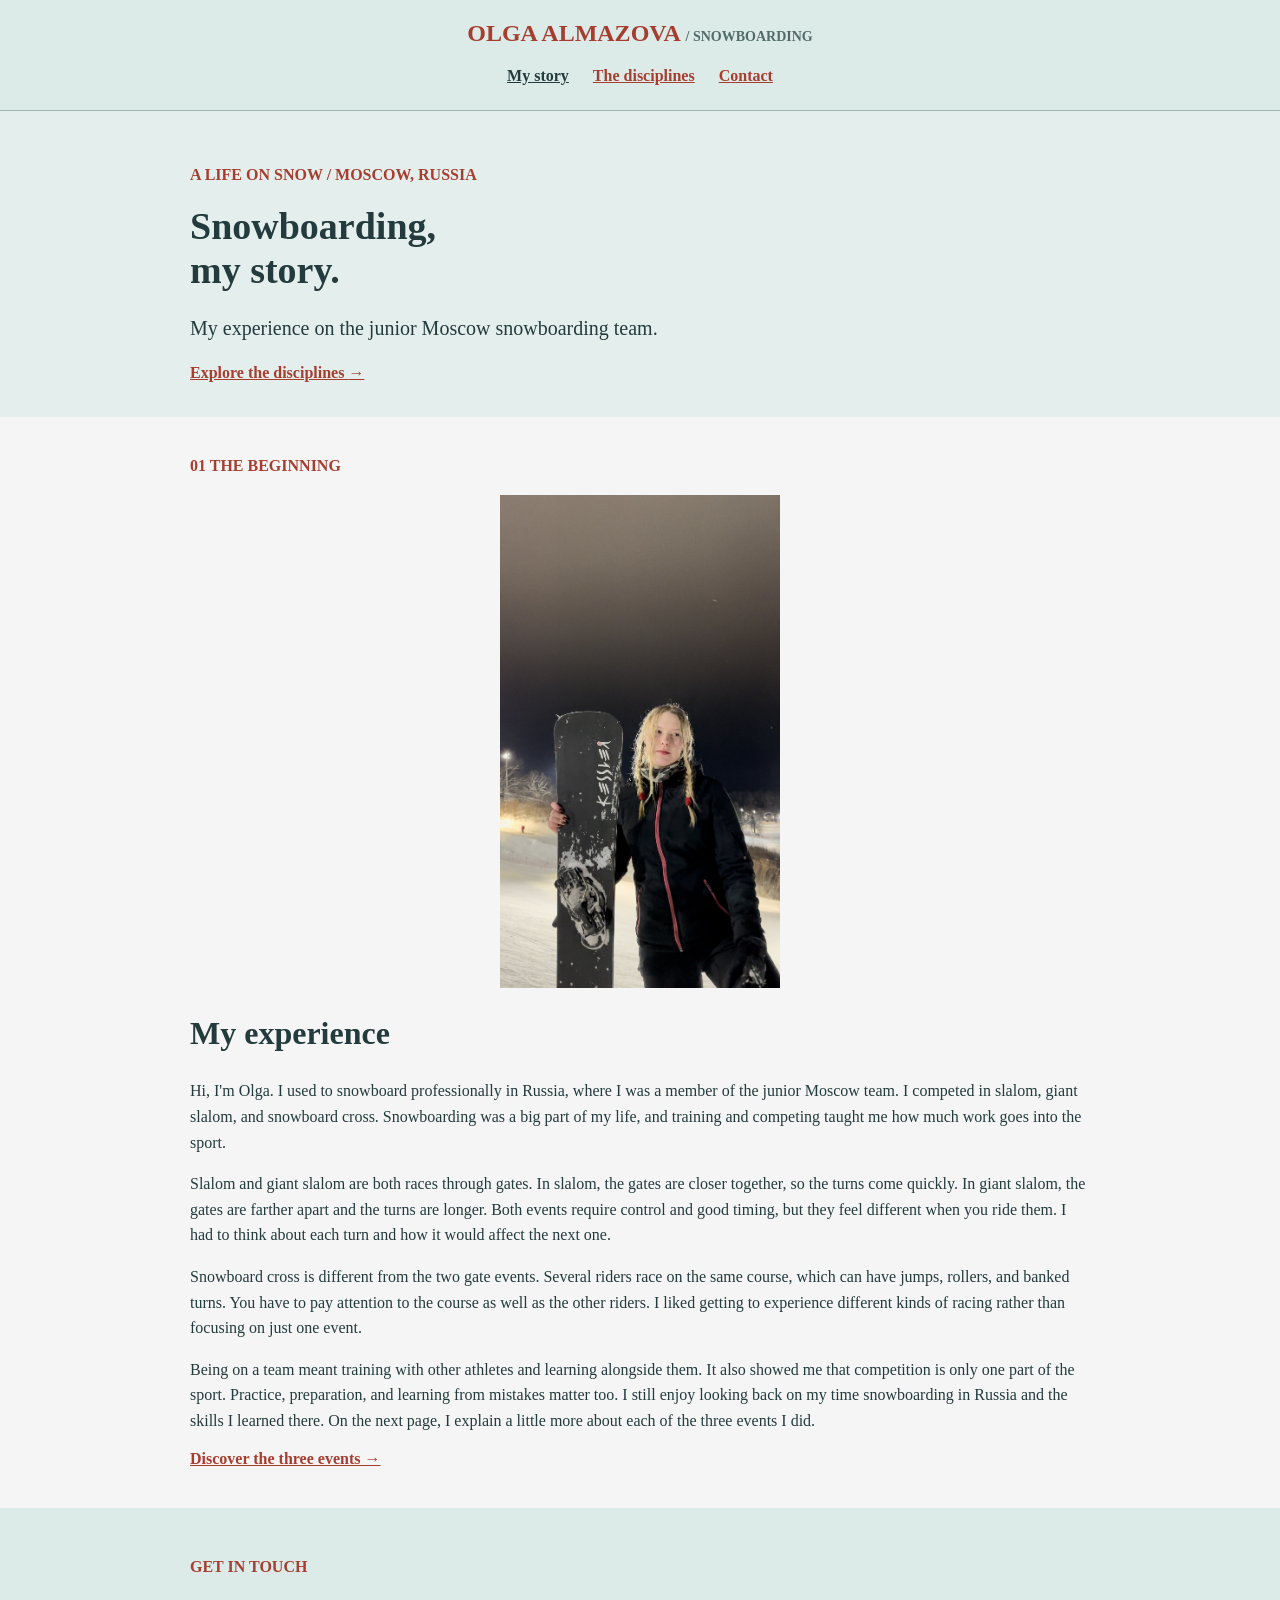
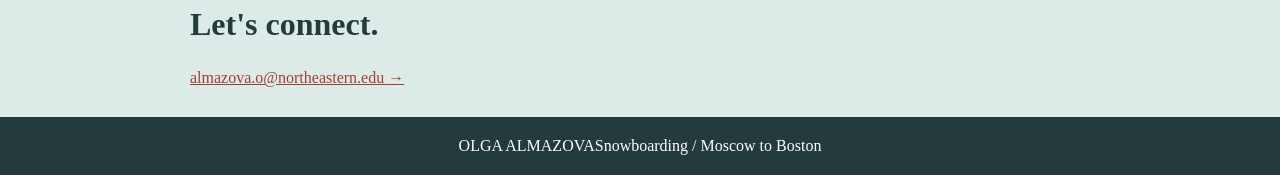
==== index.html @ 00d2f444 "Add snowboarding website" ====
<!doctype html>
<html lang="en">
<head>
    <meta charset="utf-8">
    <meta name="viewport" content="width=device-width, initial-scale=1">
    <title>Olga Almazova | Snowboarding</title>
    <link rel="stylesheet" href="styles.css">
</head>
<body>
    <header class="site-header">
        <a class="brand" href="index.html">OLGA ALMAZOVA <span> / SNOWBOARDING</span></a>
        <nav aria-label="Main navigation">
            <a class="current" href="index.html" aria-current="page">My story</a>
            <a href="disciplines.html">The disciplines</a>
            <a href="#contact">Contact</a>
        </nav>
    </header>

    <main>
        <section class="hero">
            <div class="hero-content">
                <p class="eyebrow">A LIFE ON SNOW / MOSCOW, RUSSIA</p>
                <h1>Snowboarding,<br>my story.</h1>
                <p class="hero-intro">My experience on the junior Moscow snowboarding team.</p>
                <a class="hero-link" href="disciplines.html">Explore the disciplines <span aria-hidden="true">&rarr;</span></a>
            </div>
        </section>

        <section class="story content-width">
            <div class="section-label">
                <span>01</span> THE BEGINNING
                <img class="personal-photo" src="olga-snowboarding.jpg" alt="Olga holding her snowboard on a snowy slope">
            </div>
            <div class="story-copy">
                <h2>My experience</h2>
                <p>Hi, I'm Olga. I used to snowboard professionally in Russia, where I was a member of the junior Moscow team. I competed in slalom, giant slalom, and snowboard cross. Snowboarding was a big part of my life, and training and competing taught me how much work goes into the sport.</p>
                <p>Slalom and giant slalom are both races through gates. In slalom, the gates are closer together, so the turns come quickly. In giant slalom, the gates are farther apart and the turns are longer. Both events require control and good timing, but they feel different when you ride them. I had to think about each turn and how it would affect the next one.</p>
                <p>Snowboard cross is different from the two gate events. Several riders race on the same course, which can have jumps, rollers, and banked turns. You have to pay attention to the course as well as the other riders. I liked getting to experience different kinds of racing rather than focusing on just one event.</p>
                <p>Being on a team meant training with other athletes and learning alongside them. It also showed me that competition is only one part of the sport. Practice, preparation, and learning from mistakes matter too. I still enjoy looking back on my time snowboarding in Russia and the skills I learned there. On the next page, I explain a little more about each of the three events I did.</p>
                <a class="text-link" href="disciplines.html">Discover the three events &rarr;</a>
            </div>
        </section>
        <section class="contact-band" id="contact">
            <div class="content-width contact-inner">
                <div><p class="eyebrow">GET IN TOUCH</p><h2>Let's connect.</h2></div>
                <a href="mailto:almazova.o@northeastern.edu">almazova.o@northeastern.edu &rarr;</a>
            </div>
        </section>
    </main>
    <footer><span>OLGA ALMAZOVA</span><span>Snowboarding / Moscow to Boston</span></footer>
</body>
</html>
---- styles.css ----
body {
    margin: 0;
    padding: 0;
    background-color: whitesmoke;
    color: #233b3d;
    font-family: Georgia, serif;
}

a { color: #a63e30; }
a:hover { color: #176f73; }

.site-header {
    background-color: #dcebe8;
    border-bottom: 1px solid #9db8b2;
    padding: 20px;
    text-align: center;
}

.brand { font-size: 24px; font-weight: bold; text-decoration: none; }
.brand span { font-size: 14px; color: #526b69; }
nav { margin-top: 15px; }
nav a { display: inline-block; margin: 5px 10px; font-weight: bold; }
nav a.current { color: #233b3d; }

.hero, .page-heading {
    background-color: #e4efed;
    padding: 35px 5%;
}

.hero-content, .content-width {
    width: 90%;
    max-width: 900px;
    margin: 0 auto;
}

.eyebrow, .section-label, .discipline-number {
    color: #a63e30;
    font-weight: bold;
}

h1 { font-size: 38px; margin: 15px 0; }
h2 { font-size: 32px; }
h3 { font-size: 25px; }
p { line-height: 1.6; }
.hero-intro { font-size: 20px; }
.hero-link, .text-link { font-weight: bold; }

.story, .disciplines { padding: 40px 0; }
.section-label { margin-bottom: 25px; }
.personal-photo, .race-photo img {
    display: block;
    width: 90%;
    max-width: 280px;
    height: auto;
    margin: 20px auto;
}

.race-photo { margin: 0; padding: 20px; text-align: center; }
.race-photo figcaption { color: #526b69; }
.discipline { padding: 20px 0; border-bottom: 1px solid #9db8b2; }
.discipline-number span { color: #526b69; }

.contact-band, .chart-section {
    background-color: #dcebe8;
    padding: 30px 0;
}

.legend { padding-left: 25px; }
.legend li { margin: 10px 0; }
.swatch { display: inline-block; width: 12px; height: 12px; margin-right: 8px; }
.gate { background-color: #cf4937; }
.cross { background-color: #177c83; }
#chart { width: 90%; max-width: 420px; margin: 20px auto; }
#chart svg { width: 100%; height: auto; }
.chart-center-number { font-size: 42px; fill: #233b3d; }
.chart-center-label { font-size: 11px; fill: #233b3d; }

footer { background-color: #233b3d; color: white; padding: 20px; text-align: center; }
footer a { color: white; margin-left: 15px; }
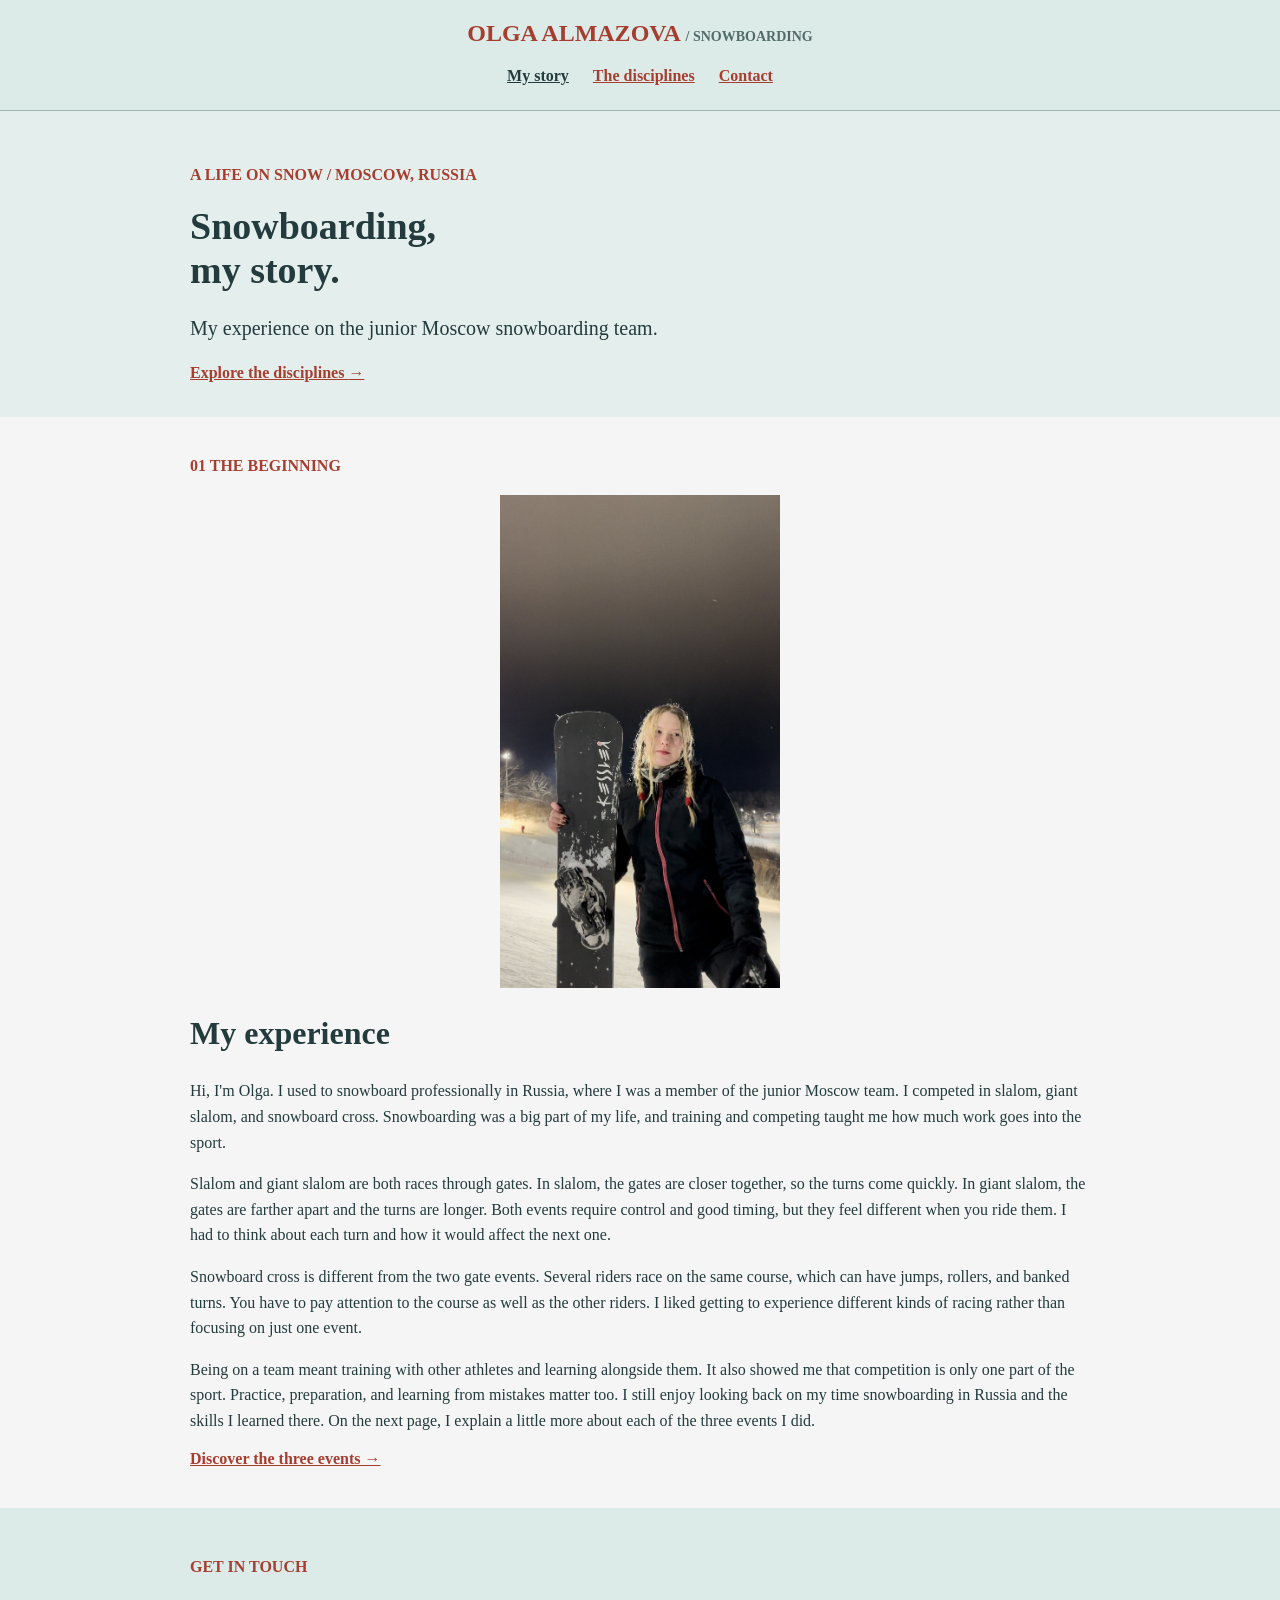
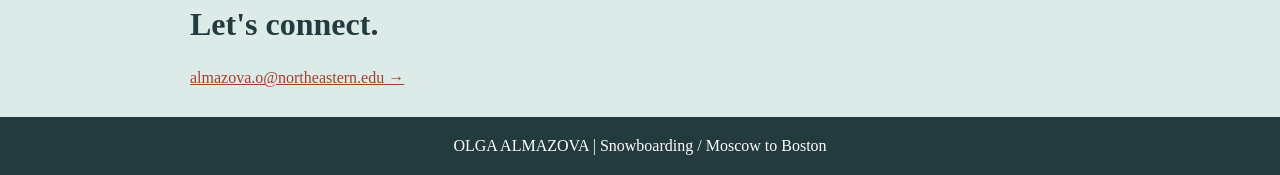
==== commit 9166c1f1: "Fix home page footer spacing" ====
--- a/index.html
+++ b/index.html
@@ -47,6 +47,6 @@
             </div>
         </section>
     </main>
-    <footer><span>OLGA ALMAZOVA</span><span>Snowboarding / Moscow to Boston</span></footer>
+    <footer><span>OLGA ALMAZOVA</span> | <span>Snowboarding / Moscow to Boston</span></footer>
 </body>
 </html>
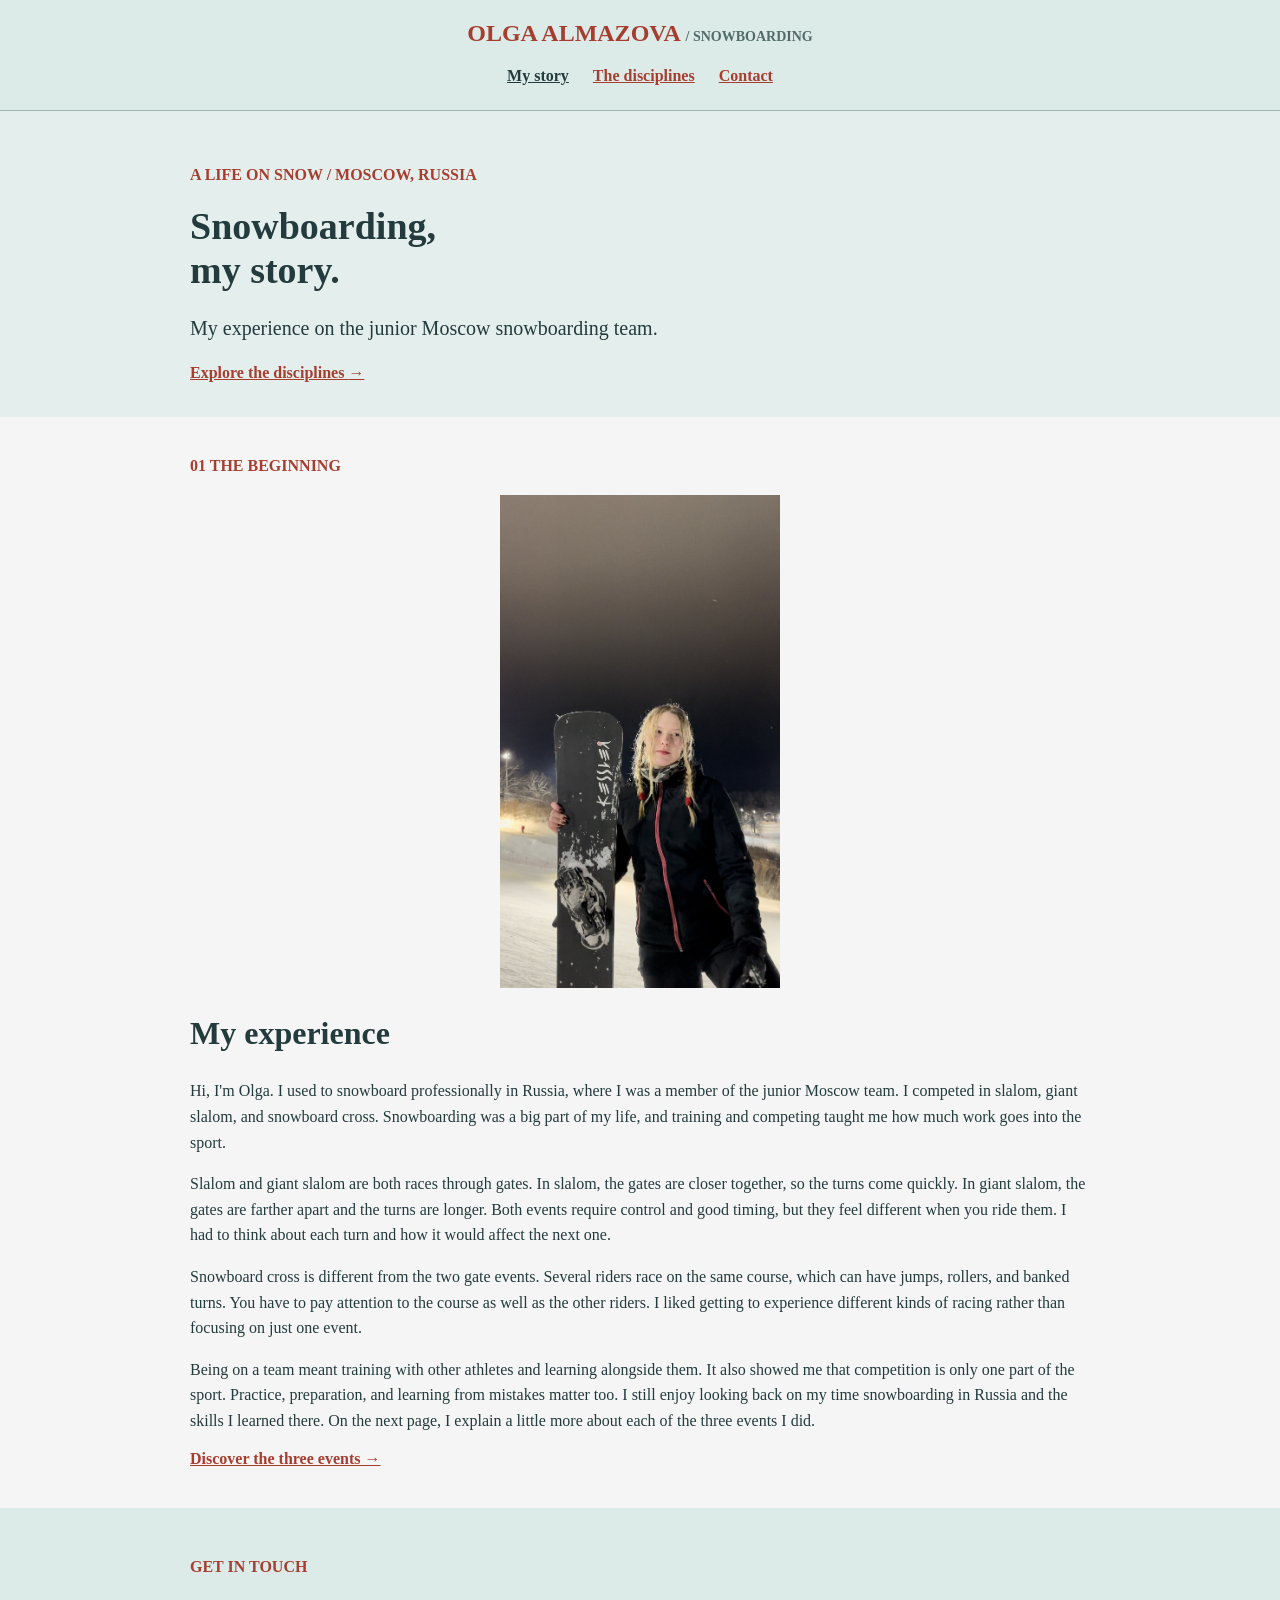
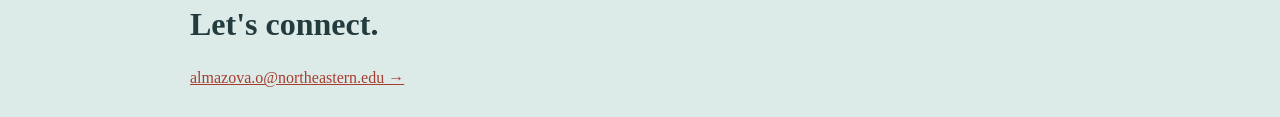
==== commit 13b7ea90: "Remove home page footer" ====
--- a/index.html
+++ b/index.html
@@ -47,6 +47,5 @@
             </div>
         </section>
     </main>
-    <footer><span>OLGA ALMAZOVA</span> | <span>Snowboarding / Moscow to Boston</span></footer>
 </body>
 </html>
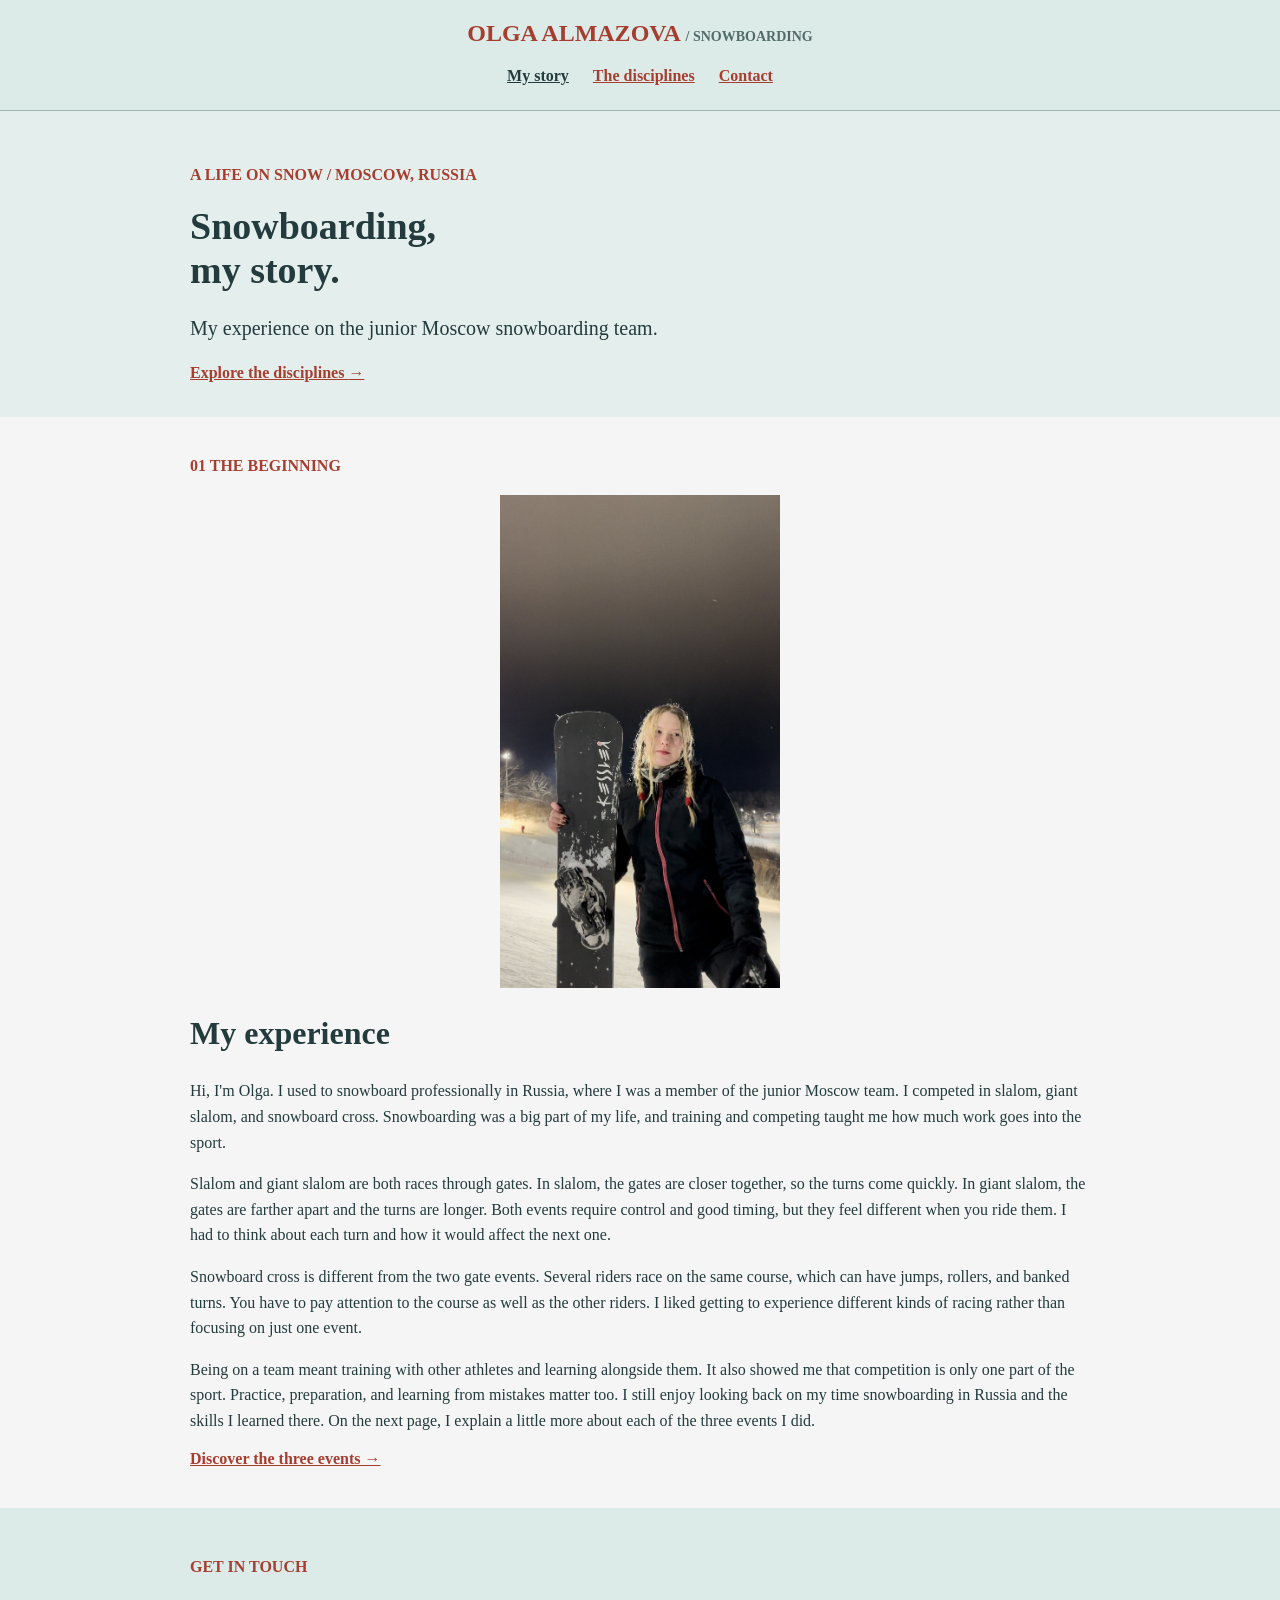
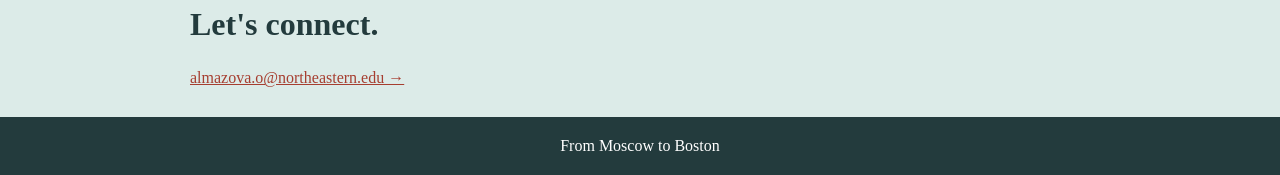
==== commit 91787101: "Update page footer" ====
--- a/index.html
+++ b/index.html
@@ -47,5 +47,6 @@
             </div>
         </section>
     </main>
+    <footer>From Moscow to Boston</footer>
 </body>
 </html>
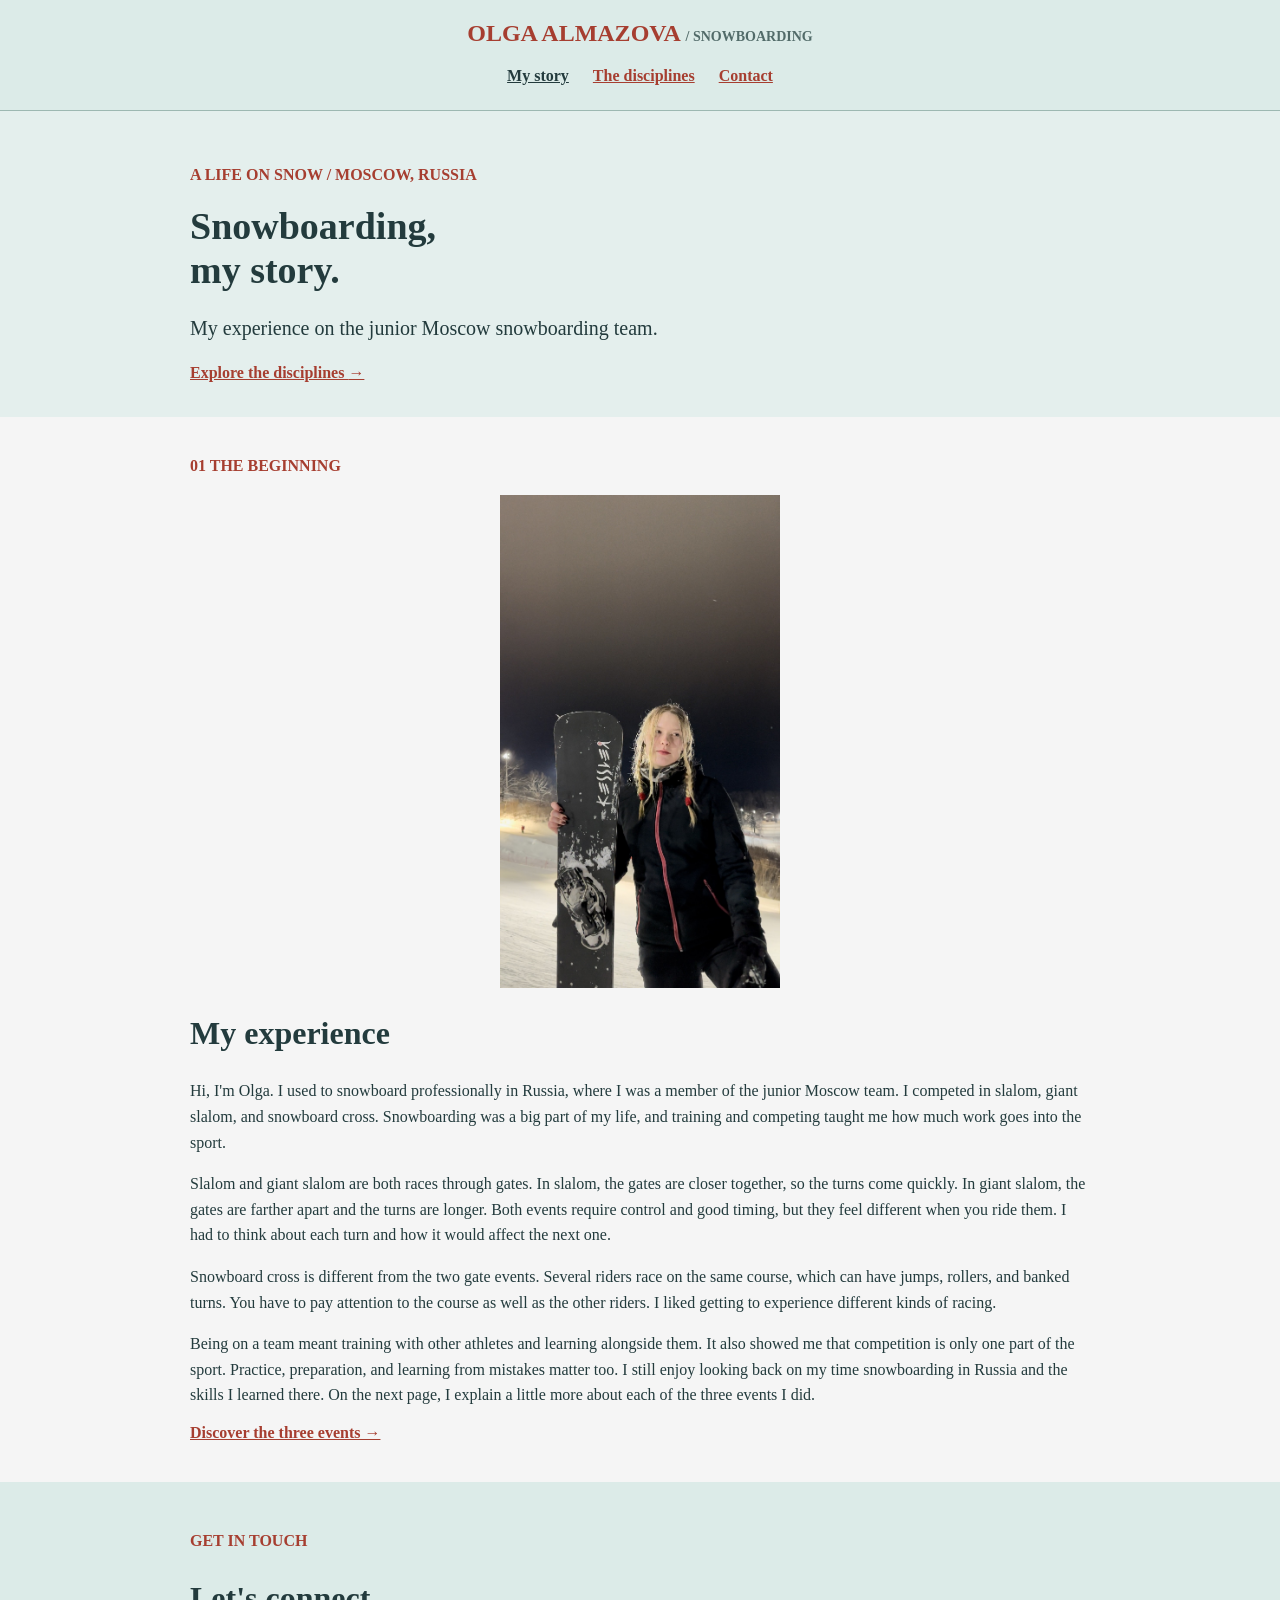
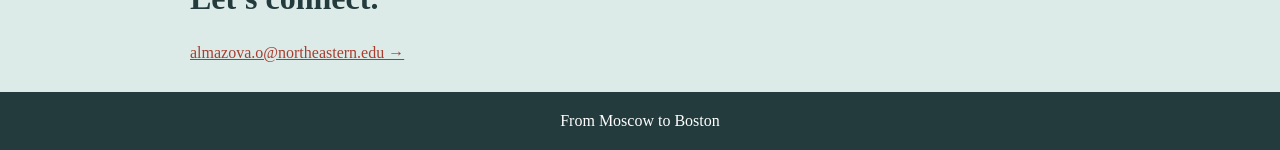
==== commit fac365d7: "Update snowboarding story" ====
--- a/index.html
+++ b/index.html
@@ -35,7 +35,7 @@
                 <h2>My experience</h2>
                 <p>Hi, I'm Olga. I used to snowboard professionally in Russia, where I was a member of the junior Moscow team. I competed in slalom, giant slalom, and snowboard cross. Snowboarding was a big part of my life, and training and competing taught me how much work goes into the sport.</p>
                 <p>Slalom and giant slalom are both races through gates. In slalom, the gates are closer together, so the turns come quickly. In giant slalom, the gates are farther apart and the turns are longer. Both events require control and good timing, but they feel different when you ride them. I had to think about each turn and how it would affect the next one.</p>
-                <p>Snowboard cross is different from the two gate events. Several riders race on the same course, which can have jumps, rollers, and banked turns. You have to pay attention to the course as well as the other riders. I liked getting to experience different kinds of racing rather than focusing on just one event.</p>
+                <p>Snowboard cross is different from the two gate events. Several riders race on the same course, which can have jumps, rollers, and banked turns. You have to pay attention to the course as well as the other riders. I liked getting to experience different kinds of racing.</p>
                 <p>Being on a team meant training with other athletes and learning alongside them. It also showed me that competition is only one part of the sport. Practice, preparation, and learning from mistakes matter too. I still enjoy looking back on my time snowboarding in Russia and the skills I learned there. On the next page, I explain a little more about each of the three events I did.</p>
                 <a class="text-link" href="disciplines.html">Discover the three events &rarr;</a>
             </div>
